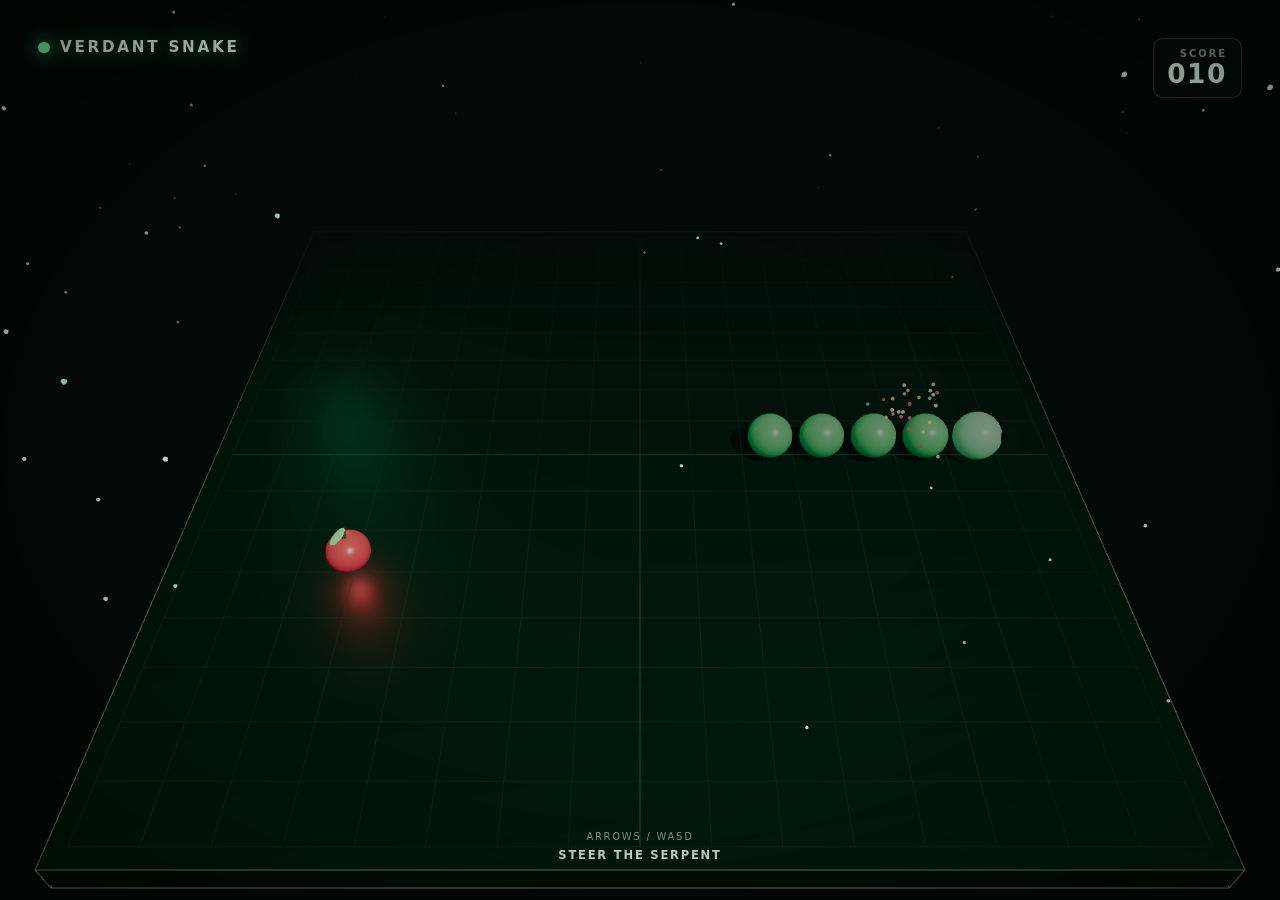
==== a/index.html @ 18d2d509 "Snake-Off: five AI-built 3D snake games, blind A-E Same one-shot prompt to five coding agents (two l" ====
<!doctype html>
<html lang="en">
  <head>
    <meta charset="UTF-8" />
    <meta name="viewport" content="width=device-width, initial-scale=1.0" />
    <meta name="theme-color" content="#07110e" />
    <title>Verdant Snake</title>
    <link rel="stylesheet" href="style.css" />
  </head>
  <body>
    <main id="app">
      <canvas id="game-canvas" aria-label="3D Snake game"></canvas>
      <section class="hud" aria-live="polite">
        <div class="brand"><span class="brand-dot"></span>VERDANT SNAKE</div>
        <div class="score-card"><span>SCORE</span><strong id="score">000</strong></div>
      </section>
      <section class="instructions">
        <span>ARROWS / WASD</span><b>STEER THE SERPENT</b>
      </section>
      <section id="game-over" class="game-over" aria-hidden="true">
        <div class="game-over-card">
          <span class="eyebrow">THE TRAIL WENT COLD</span>
          <h1>GAME OVER</h1>
          <p>FINAL SCORE <strong id="final-score">000</strong></p>
          <button id="restart" type="button">PLAY AGAIN <span>↻</span></button>
          <small>PRESS SPACE TO RESTART</small>
        </div>
      </section>
      <div class="vignette"></div>
    </main>
    <script type="module" src="game.js"></script>
  </body>
</html>
---- a/style.css ----
:root { color-scheme: dark; font-family: Inter, ui-sans-serif, system-ui, sans-serif; }
* { box-sizing: border-box; }
body { margin: 0; min-width: 320px; overflow: hidden; background: #020806; }
#app, #game-canvas { width: 100vw; height: 100vh; display: block; }
#game-canvas { position: fixed; inset: 0; }
.hud { position: fixed; inset: 0 0 auto; padding: clamp(1rem, 3vw, 2.75rem); display: flex; justify-content: space-between; align-items: flex-start; pointer-events: none; }
.brand { letter-spacing: .18em; font-weight: 800; font-size: clamp(.72rem, 1.2vw, .95rem); color: #e9fff4; text-shadow: 0 0 20px #5fff9b88; display: flex; gap: .65rem; align-items: center; }
.brand-dot { width: .7rem; height: .7rem; border-radius: 50%; background: #75ffad; box-shadow: 0 0 18px #38ff80; }
.score-card { text-align: right; min-width: 5rem; padding: .55rem .85rem; border: 1px solid #65f7a144; background: #07140f88; backdrop-filter: blur(8px); border-radius: .6rem; }
.score-card span { display:block; font-size: .62rem; letter-spacing:.2em; color:#8ba99a; font-weight:800; }
.score-card strong { display:block; font-size: 1.65rem; line-height:1.1; letter-spacing:.06em; color:#dffff0; }
.instructions { position: fixed; bottom: clamp(1rem, 3vw, 2.75rem); left: 50%; transform: translateX(-50%); color:#93b7a2; text-align:center; font-size:.62rem; letter-spacing:.18em; display:grid; gap:.35rem; white-space:nowrap; pointer-events:none; }
.instructions b { color:#effff4; font-size:.72rem; }
.vignette { pointer-events:none; position:fixed; inset:0; background:radial-gradient(ellipse at center, transparent 35%, rgba(0,0,0,.5) 100%); }
.game-over { position:fixed; inset:0; display:grid; place-items:center; background:rgba(1,8,5,.54); backdrop-filter:blur(9px); opacity:0; visibility:hidden; transition:opacity .28s ease, visibility .28s; }
.game-over.is-visible { opacity:1; visibility:visible; }
.game-over-card { width:min(92vw, 27rem); padding:2.5rem 2rem 2rem; text-align:center; border:1px solid #72ffad77; background:linear-gradient(145deg,#0b2418ee,#06110ce9); box-shadow:0 0 70px #1df37b2b, inset 0 0 42px #4cff9520; border-radius:1rem; }
.eyebrow,.game-over small { display:block; font-size:.62rem; letter-spacing:.19em; color:#8eae9b; font-weight:800; }
.game-over h1 { margin:.45rem 0 .6rem; color:#e9fff3; letter-spacing:.08em; font-size:clamp(2rem,6vw,3.5rem); line-height:.95; text-shadow:0 0 22px #54ff9c88; }
.game-over p { margin:0 0 1.5rem; font-size:.7rem; letter-spacing:.14em; color:#9db8a8; }.game-over p strong { color:#fff; font-size:1.1rem; margin-left:.3rem; }
#restart { border:1px solid #86ffb6; border-radius:.5rem; background:#75ffad; color:#062313; cursor:pointer; font:800 .75rem/1 Inter, sans-serif; letter-spacing:.14em; padding:.95rem 1.25rem; box-shadow:0 0 24px #44ff967d; transition:transform .15s, box-shadow .15s; }
#restart:hover,#restart:focus-visible { transform:translateY(-2px); box-shadow:0 0 34px #44ff96; outline:none; } #restart span { font-size:1.1rem; margin-left:.35rem; }
.game-over small { margin-top:1.25rem; color:#62836e; }
@media (max-width: 500px) { .hud { padding: 1rem; } .instructions { font-size:.52rem; } }
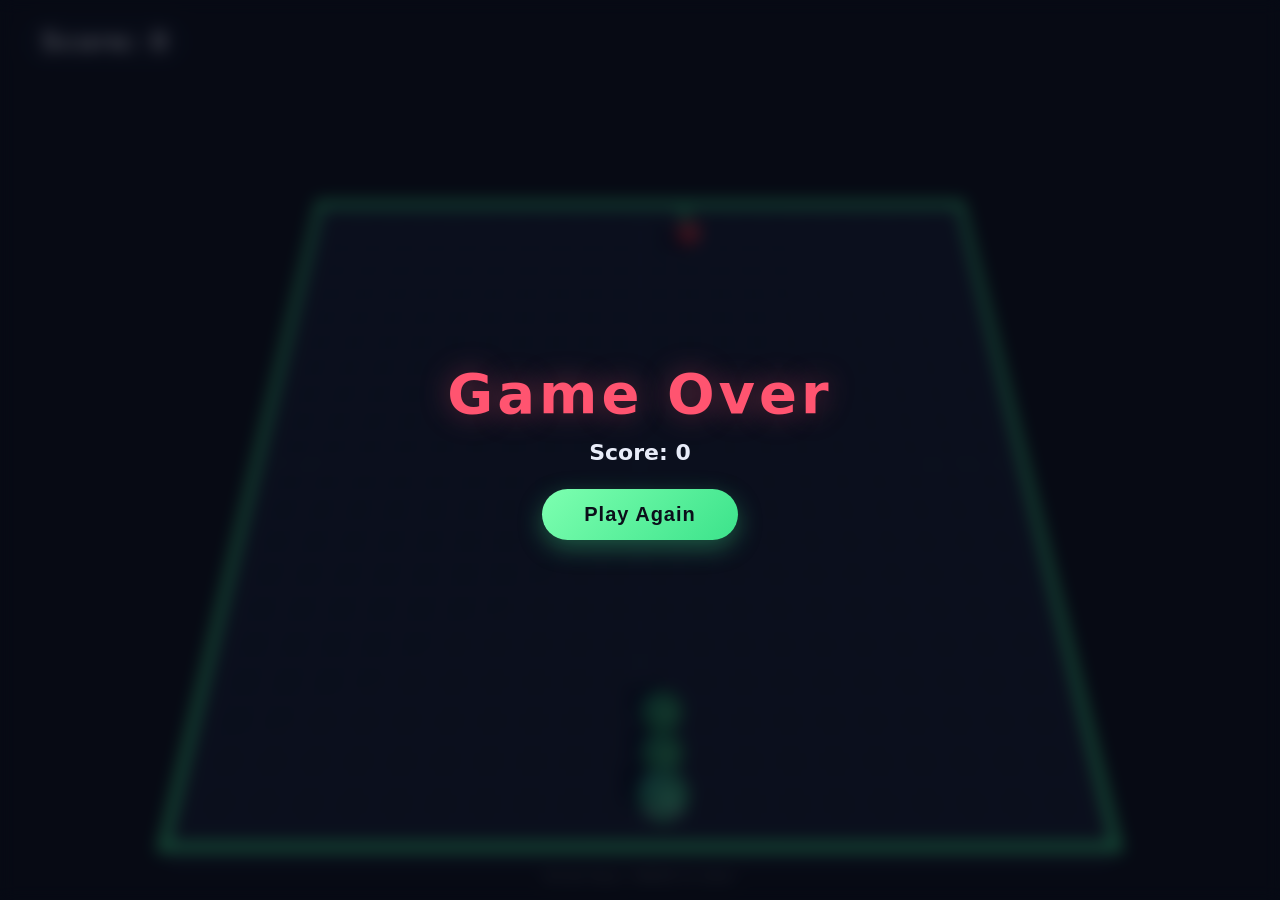
==== commit 45bce7ba: "Snake-Off: six games, blind A-F Inkling 2 Mini 26B joins, and Gemma 4 31B replaces the Ollama Qwen 3" ====
--- a/a/index.html
+++ b/a/index.html
@@ -1,33 +1,21 @@
-<!doctype html>
+<!DOCTYPE html>
 <html lang="en">
-  <head>
-    <meta charset="UTF-8" />
-    <meta name="viewport" content="width=device-width, initial-scale=1.0" />
-    <meta name="theme-color" content="#07110e" />
-    <title>Verdant Snake</title>
-    <link rel="stylesheet" href="style.css" />
-  </head>
-  <body>
-    <main id="app">
-      <canvas id="game-canvas" aria-label="3D Snake game"></canvas>
-      <section class="hud" aria-live="polite">
-        <div class="brand"><span class="brand-dot"></span>VERDANT SNAKE</div>
-        <div class="score-card"><span>SCORE</span><strong id="score">000</strong></div>
-      </section>
-      <section class="instructions">
-        <span>ARROWS / WASD</span><b>STEER THE SERPENT</b>
-      </section>
-      <section id="game-over" class="game-over" aria-hidden="true">
-        <div class="game-over-card">
-          <span class="eyebrow">THE TRAIL WENT COLD</span>
-          <h1>GAME OVER</h1>
-          <p>FINAL SCORE <strong id="final-score">000</strong></p>
-          <button id="restart" type="button">PLAY AGAIN <span>↻</span></button>
-          <small>PRESS SPACE TO RESTART</small>
-        </div>
-      </section>
-      <div class="vignette"></div>
-    </main>
-    <script type="module" src="game.js"></script>
-  </body>
+<head>
+<meta charset="UTF-8">
+<meta name="viewport" content="width=device-width, initial-scale=1.0">
+<title>3D Snake</title>
+<link rel="stylesheet" href="style.css">
+</head>
+<body>
+<div id="hud">
+  <div id="score">Score: 0</div>
+</div>
+<div id="gameover" class="hidden">
+  <h1>Game Over</h1>
+  <p id="final-score">Score: 0</p>
+  <button id="restart">Play Again</button>
+</div>
+<div id="hint">Arrow keys / WASD to steer</div>
+<script type="module" src="main.js"></script>
+</body>
 </html>
--- a/a/style.css
+++ b/a/style.css
@@ -1,24 +1,30 @@
-:root { color-scheme: dark; font-family: Inter, ui-sans-serif, system-ui, sans-serif; }
-* { box-sizing: border-box; }
-body { margin: 0; min-width: 320px; overflow: hidden; background: #020806; }
-#app, #game-canvas { width: 100vw; height: 100vh; display: block; }
-#game-canvas { position: fixed; inset: 0; }
-.hud { position: fixed; inset: 0 0 auto; padding: clamp(1rem, 3vw, 2.75rem); display: flex; justify-content: space-between; align-items: flex-start; pointer-events: none; }
-.brand { letter-spacing: .18em; font-weight: 800; font-size: clamp(.72rem, 1.2vw, .95rem); color: #e9fff4; text-shadow: 0 0 20px #5fff9b88; display: flex; gap: .65rem; align-items: center; }
-.brand-dot { width: .7rem; height: .7rem; border-radius: 50%; background: #75ffad; box-shadow: 0 0 18px #38ff80; }
-.score-card { text-align: right; min-width: 5rem; padding: .55rem .85rem; border: 1px solid #65f7a144; background: #07140f88; backdrop-filter: blur(8px); border-radius: .6rem; }
-.score-card span { display:block; font-size: .62rem; letter-spacing:.2em; color:#8ba99a; font-weight:800; }
-.score-card strong { display:block; font-size: 1.65rem; line-height:1.1; letter-spacing:.06em; color:#dffff0; }
-.instructions { position: fixed; bottom: clamp(1rem, 3vw, 2.75rem); left: 50%; transform: translateX(-50%); color:#93b7a2; text-align:center; font-size:.62rem; letter-spacing:.18em; display:grid; gap:.35rem; white-space:nowrap; pointer-events:none; }
-.instructions b { color:#effff4; font-size:.72rem; }
-.vignette { pointer-events:none; position:fixed; inset:0; background:radial-gradient(ellipse at center, transparent 35%, rgba(0,0,0,.5) 100%); }
-.game-over { position:fixed; inset:0; display:grid; place-items:center; background:rgba(1,8,5,.54); backdrop-filter:blur(9px); opacity:0; visibility:hidden; transition:opacity .28s ease, visibility .28s; }
-.game-over.is-visible { opacity:1; visibility:visible; }
-.game-over-card { width:min(92vw, 27rem); padding:2.5rem 2rem 2rem; text-align:center; border:1px solid #72ffad77; background:linear-gradient(145deg,#0b2418ee,#06110ce9); box-shadow:0 0 70px #1df37b2b, inset 0 0 42px #4cff9520; border-radius:1rem; }
-.eyebrow,.game-over small { display:block; font-size:.62rem; letter-spacing:.19em; color:#8eae9b; font-weight:800; }
-.game-over h1 { margin:.45rem 0 .6rem; color:#e9fff3; letter-spacing:.08em; font-size:clamp(2rem,6vw,3.5rem); line-height:.95; text-shadow:0 0 22px #54ff9c88; }
-.game-over p { margin:0 0 1.5rem; font-size:.7rem; letter-spacing:.14em; color:#9db8a8; }.game-over p strong { color:#fff; font-size:1.1rem; margin-left:.3rem; }
-#restart { border:1px solid #86ffb6; border-radius:.5rem; background:#75ffad; color:#062313; cursor:pointer; font:800 .75rem/1 Inter, sans-serif; letter-spacing:.14em; padding:.95rem 1.25rem; box-shadow:0 0 24px #44ff967d; transition:transform .15s, box-shadow .15s; }
-#restart:hover,#restart:focus-visible { transform:translateY(-2px); box-shadow:0 0 34px #44ff96; outline:none; } #restart span { font-size:1.1rem; margin-left:.35rem; }
-.game-over small { margin-top:1.25rem; color:#62836e; }
-@media (max-width: 500px) { .hud { padding: 1rem; } .instructions { font-size:.52rem; } }
+:root { color-scheme: dark; }
+* { margin: 0; padding: 0; box-sizing: border-box; }
+html, body { width: 100%; height: 100%; overflow: hidden; background: #0b0f1a; font-family: 'Segoe UI', system-ui, sans-serif; }
+canvas { display: block; }
+#hud { position: fixed; top: 18px; left: 22px; z-index: 10; pointer-events: none; }
+#score {
+  color: #e8ecf8; font-size: 26px; font-weight: 700; letter-spacing: 1px;
+  text-shadow: 0 2px 8px rgba(0,0,0,0.6);
+  background: rgba(16,22,40,0.55); padding: 8px 18px; border-radius: 999px;
+  border: 1px solid rgba(255,255,255,0.12); backdrop-filter: blur(6px);
+}
+#hint {
+  position: fixed; bottom: 16px; left: 50%; transform: translateX(-50%);
+  color: rgba(232,236,248,0.55); font-size: 13px; letter-spacing: 0.5px; z-index: 10;
+}
+#gameover {
+  position: fixed; inset: 0; z-index: 20; display: flex; flex-direction: column;
+  align-items: center; justify-content: center; gap: 14px;
+  background: rgba(6,9,18,0.72); backdrop-filter: blur(8px);
+}
+#gameover.hidden { display: none; }
+#gameover h1 { font-size: 56px; letter-spacing: 4px; color: #ff5470; text-shadow: 0 0 30px rgba(255,84,112,0.4); }
+#gameover p { color: #e8ecf8; font-size: 22px; font-weight: 600; }
+#restart {
+  margin-top: 10px; padding: 14px 42px; font-size: 20px; font-weight: 700;
+  color: #0b0f1a; background: linear-gradient(135deg, #7dffb0, #3ce38b);
+  border: none; border-radius: 999px; cursor: pointer; letter-spacing: 1px;
+  box-shadow: 0 8px 24px rgba(60,227,139,0.35); transition: transform 0.15s ease;
+}
+#restart:hover { transform: scale(1.06); }
